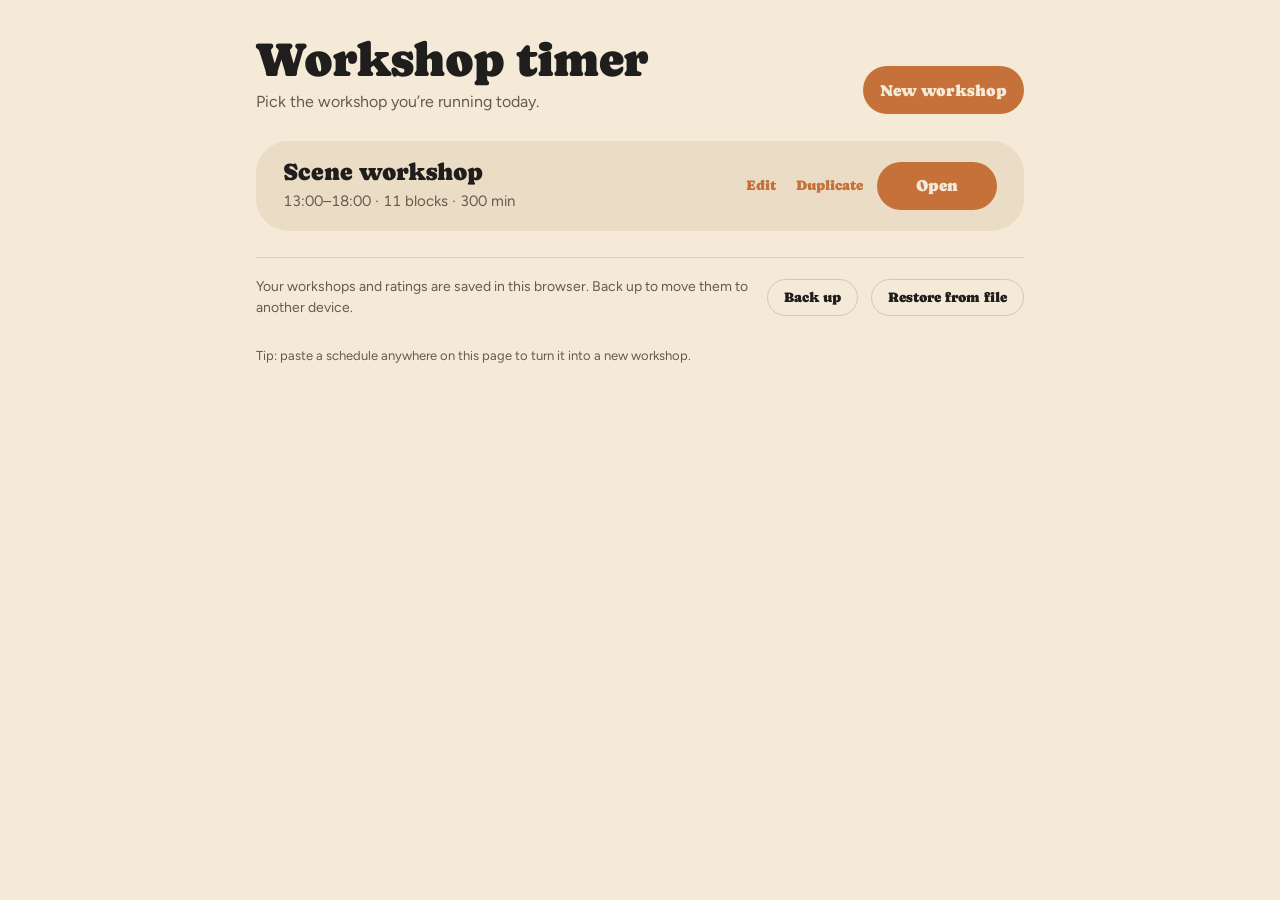
==== index.html @ fafd8872 "Workshop timer: standalone app with table editor, energy curve and backup Plain HTML/CSS/JS (Preact " ====
<!DOCTYPE html>
<html lang="en">
<head>
<meta charset="utf-8">
<meta name="viewport" content="width=device-width, initial-scale=1">
<title>Workshop timer</title>
<meta name="description" content="A live timer for running workshop schedules, with room-energy ratings and an energy curve.">
<link rel="stylesheet" href="organic.css">
<link rel="stylesheet" href="app.css">
</head>
<body>
<div id="app"></div>
<noscript>This timer needs JavaScript switched on.</noscript>
<script type="module" src="app.js"></script>
</body>
</html>
---- organic.css ----
/* Organic — design-system tokens and component classes. This file is the source of truth for the system's look; retune it here and see readme.md. */
@import url('https://fonts.googleapis.com/css2?family=Caprasimo:wght@400&family=Figtree:wght@400;600;700&display=swap');

:root {
  --color-bg: #f5ead8;
  --color-surface: #ebddc5;
  --color-text: #201e1d;
  --color-accent: #c67139;
  --color-accent-2: #7a8a5e;
  --color-divider: color-mix(in srgb, #201e1d 16%, transparent);

  /* Tonal ramps — generated in OKLCH on one shared lightness scale, so the
     same step of any role matches the others in visual value. */
  --color-neutral-100: #f9f4ed;
  --color-neutral-200: #eee7db;
  --color-neutral-300: #dcd3c4;
  --color-neutral-400: #c0b6a5;
  --color-neutral-500: #a19786;
  --color-neutral-600: #82796a;
  --color-neutral-700: #645c50;
  --color-neutral-800: #474238;
  --color-neutral-900: #2e2b25;

  --color-accent-100: #fff2eb;
  --color-accent-200: #ffe1d0;
  --color-accent-300: #ffc6a5;
  --color-accent-400: #f6a06b;
  --color-accent-500: #d67f48;
  --color-accent-600: #b2622d;
  --color-accent-700: #8c491a;
  --color-accent-800: #643312;
  --color-accent-900: #402310;

  --color-accent-2-100: #f0fae1;
  --color-accent-2-200: #e1eecc;
  --color-accent-2-300: #ccdbb2;
  --color-accent-2-400: #aebf92;
  --color-accent-2-500: #8fa073;
  --color-accent-2-600: #728157;
  --color-accent-2-700: #56633f;
  --color-accent-2-800: #3d472b;
  --color-accent-2-900: #272e1b;

  --font-heading: "Caprasimo", system-ui, sans-serif;
  --font-heading-weight: 400;
  --font-body: "Figtree", system-ui, sans-serif;

  --space-1: 4.4px;
  --space-2: 8.8px;
  --space-3: 13.2px;
  --space-4: 17.6px;
  --space-6: 26.4px;
  --space-8: 35.2px;

  --radius-sm: 8px;
  --radius-md: 16px;
  --radius-lg: 28px;

  /* Elevation — derived from the ground: soft ink-tinted shadows on a
     light theme, a hairline edge + ambient darkness on a dark one. */
  --shadow-sm: 0 1px 2px color-mix(in srgb, #2e2b25 14%, transparent);
  --shadow-md: 0 3px 10px color-mix(in srgb, #2e2b25 16%, transparent);
  --shadow-lg: 0 12px 32px color-mix(in srgb, #2e2b25 22%, transparent);
}

body {
  background: var(--color-bg);
  color: var(--color-text);
  font-family: var(--font-body);
}
h1, h2, h3, h4 { font-family: var(--font-heading); font-weight: var(--font-heading-weight); }

.washed{filter:saturate(0.6) contrast(0.85) brightness(1.1) opacity(0.94)}

/* ══════════════════════════════════════════════════════════════════════════
   Components — built with the tokens above. Plain CSS
   on plain HTML: no JavaScript, no build step. Each class is documented in
   readme.md and demonstrated in foundations/ and components/.
   ══════════════════════════════════════════════════════════════════════ */

*, *::before, *::after { box-sizing: border-box; }
body { margin: 0; font-size: 15px; line-height: 1.55; font-weight: 400; }
h1, h2, h3, h4, h5, h6 {
  font-family: var(--font-heading); font-weight: var(--font-heading-weight);
  line-height: 1.12; letter-spacing: -0.015em; margin: 0 0 var(--space-2);
}
h1 { font-size: 42px; }
h2 { font-size: 32px; }
h3 { font-size: 25px; }
h4 { font-size: 20px; }
h5 { font-size: 16px; }
h6 { font-size: 13px; }
h6 { letter-spacing: 0.08em; text-transform: uppercase; }
p { margin: 0 0 var(--space-3); }
a { color: var(--color-accent); text-underline-offset: 3px; }
img { display: block; max-width: 100%; }
figure { margin: 0; }
figcaption {
  font-size: 11px; margin-top: var(--space-1);
  color: color-mix(in srgb, var(--color-text) 55%, transparent);
}
.text-muted { color: color-mix(in srgb, var(--color-text) 55%, transparent); }
:focus { outline: none; }
:focus-visible { outline: 2px solid var(--color-accent); outline-offset: 2px; }
::selection { background: color-mix(in srgb, var(--color-accent) 30%, transparent); }

/* — rules — */
.hr {
  height: 1px; border: 0; margin: var(--space-4) 0;
  background: var(--color-divider);
}

/* — buttons — */
.btn {
  display: inline-flex; align-items: center; justify-content: center; gap: 6px;
  cursor: pointer; text-decoration: none;
  font-family: var(--font-heading); font-weight: var(--font-heading-weight);
  font-size: 14px; line-height: 1.2; color: var(--color-text); /* matches the .input's 14px —
     the pair sits side by side in sign-up rows */
  background: transparent; border: 1px solid transparent;
  padding: var(--space-2) calc(var(--space-3) * 1.2);
  border-radius: var(--radius-md);
}
.btn svg { display: block; }
.btn:disabled { opacity: 0.45; cursor: not-allowed; }
.btn-primary { background: var(--color-accent); color: var(--color-bg); }
.btn-primary:hover { background: var(--color-accent-600); }
.btn-primary:active { background: var(--color-accent-700); }
.btn-secondary { border-color: var(--color-divider); }
.btn-secondary:hover { background: color-mix(in srgb, var(--color-text) 7%, transparent); }
.btn-secondary:active { background: color-mix(in srgb, var(--color-text) 14%, transparent); }
.btn-ghost { color: var(--color-accent); padding-inline: var(--space-1); }
.btn-ghost:hover { background: color-mix(in srgb, var(--color-accent) 10%, transparent); }
.btn-ghost:active { background: color-mix(in srgb, var(--color-accent) 18%, transparent); }
.btn-icon { width: 36px; height: 36px; padding: 0; }
.btn-block { width: 100%; margin-top: var(--space-2); }

/* — forms — */
.field > label {
  display: block; font-size: 12px; margin-bottom: 5px;
  color: color-mix(in srgb, var(--color-text) 70%, transparent);
}
.input {
  width: 100%; min-height: 36px; padding: 6px 10px; font: inherit;
  font-size: 14px; color: var(--color-text); caret-color: var(--color-accent);
  background: var(--color-surface);
  border: 1px solid var(--color-divider); border-radius: var(--radius-md);
}
.input:hover { border-color: color-mix(in srgb, var(--color-text) 45%, transparent); }
.input:focus-visible { border-color: var(--color-accent); outline-offset: 0; }
textarea.input { min-height: 90px; resize: vertical; }
.radio { display: inline-flex; align-items: center; gap: 8px; cursor: pointer; font-size: 14px; }
.radio input, .seg-opt input {
  position: absolute; opacity: 0; width: 0; height: 0; pointer-events: none;
}
.radio .dot {
  width: 16px; height: 16px; flex: none; border-radius: 50%;
  border: 1.5px solid var(--color-divider);
}
.radio:hover .dot { border-color: var(--color-accent); }
.radio input:checked + .dot {
  border-color: var(--color-accent); background: var(--color-accent);
  box-shadow: inset 0 0 0 4px var(--color-bg);
}
.radio input:focus-visible + .dot { outline: 2px solid var(--color-accent); outline-offset: 2px; }
.seg {
  display: inline-flex; overflow: hidden;
  border: 1px solid var(--color-divider); border-radius: var(--radius-md);
}
.seg-opt {
  display: inline-flex; align-items: center; gap: 6px;
  padding: 7px 12px; font-size: 13px; cursor: pointer;
}
.seg-opt + .seg-opt { border-left: 1px solid var(--color-divider); }
.seg-opt:has(input:checked) { background: var(--color-accent); color: var(--color-bg); }
.seg-opt:not(:has(input:checked)):hover { background: color-mix(in srgb, var(--color-text) 7%, transparent); }
.seg-opt:has(input:focus-visible) { outline: 2px solid var(--color-accent); outline-offset: -2px; }

/* — cards — */
.card {
  display: flex; flex-direction: column; gap: var(--space-2);
  padding: var(--space-3); border-radius: var(--radius-md); background: var(--color-surface);
}
.card-kicker { font-size: 10px; letter-spacing: 0.1em; text-transform: uppercase; color: var(--color-accent); }
.card-title {
  font-family: var(--font-heading); font-weight: var(--font-heading-weight);
  font-size: 17px; line-height: 1.2;
}
.card-body { margin: 0; font-size: 13px; opacity: 0.8; flex: 1; }
.card-meta {
  display: flex; align-items: center; gap: 6px; font-size: 11px;
  color: color-mix(in srgb, var(--color-text) 50%, transparent);
}
.elev-sm { box-shadow: var(--shadow-sm); }
.elev-md { box-shadow: var(--shadow-md); }
.elev-lg { box-shadow: var(--shadow-lg); }

/* — tags — */
.tag {
  display: inline-flex; align-items: center; font-size: 11px;
  letter-spacing: 0.02em; padding: 3px 10px;
  border-radius: calc(var(--radius-md) * 0.75);
}
.tag-accent { background: var(--color-accent-100); color: var(--color-accent-800); }
.tag-accent-2 { background: var(--color-accent-2-100); color: var(--color-accent-2-800); }
.tag-neutral { background: var(--color-neutral-100); color: var(--color-neutral-800); }
.tag-outline { border: 1px solid var(--color-accent); color: var(--color-accent); }

/* — navigation — */
.nav {
  display: flex; align-items: center; gap: var(--space-4);
  padding: var(--space-3) var(--space-4);
  border-bottom: none;
}
.nav-brand {
  font-family: var(--font-heading); font-weight: var(--font-heading-weight);
  font-size: 18px; margin-right: auto;
}
.nav a { color: inherit; text-decoration: none; font-size: 14px; }
.nav a:hover, .nav a[aria-current='page'] { color: var(--color-accent); }

/* — tables — */
.table { width: 100%; border-collapse: collapse; font-size: 14px; }
.table th {
  text-align: left; font-size: 11px; letter-spacing: 0.08em; text-transform: uppercase;
  color: color-mix(in srgb, var(--color-text) 60%, transparent);
  padding: var(--space-2); border-bottom: 1px solid var(--color-divider);
}
.table td {
  padding: var(--space-2);
  border-bottom: 1px solid color-mix(in srgb, var(--color-text) 8%, transparent);
}
.table tbody tr:hover { background: color-mix(in srgb, var(--color-text) 4%, transparent); }

/* — dialog — */
.dialog-backdrop {
  position: fixed; inset: 0; display: grid; place-items: center;
  padding: var(--space-4);
  background: color-mix(in srgb, var(--color-neutral-900) 50%, transparent);
}
.dialog {
  width: min(440px, 100%); display: flex; flex-direction: column; gap: var(--space-3);
  padding: var(--space-4); border-radius: var(--radius-lg);
  background: var(--color-surface); box-shadow: var(--shadow-lg);
}
.dialog-title {
  font-family: var(--font-heading); font-weight: var(--font-heading-weight);
  font-size: 20px;
}
.dialog-body { font-size: 14px; opacity: 0.85; }
.dialog-actions { display: flex; justify-content: flex-end; gap: var(--space-2); margin-top: var(--space-2); }

/* — rounded frame: everything softens, small controls go pill — */
.card, .dialog { border-radius: calc(var(--radius-lg) * 1.15); }
.btn, .tag, .seg, .input { border-radius: 999px; }
.input { padding-inline: 14px; }
---- app.css ----
/* App-specific styles. Colours, fonts and spacing come from organic.css. */
body { margin: 0; background: var(--color-bg); color: var(--color-text); font-family: var(--font-body); }
a { color: var(--color-accent-700); } a:hover { color: var(--color-accent-800); }
button { font: inherit; }

.label { font-size: 13px; letter-spacing: 0.04em; text-transform: uppercase; color: var(--color-neutral-700); }
.muted { color: var(--color-neutral-700); }
.row-btn { all: unset; box-sizing: border-box; display: grid; grid-template-columns: 96px minmax(0, 1fr) auto; gap: var(--space-3); align-items: center; padding: var(--space-3) var(--space-4); border-radius: var(--radius-lg); }
.row-btn:hover { background: var(--color-surface); }
.row-btn:focus-visible { outline: 2px solid var(--color-accent); outline-offset: 2px; }
.vibe-btn { flex: 1 1 0; min-width: 60px; height: 58px; border-radius: var(--radius-lg); border: 2px solid; font-weight: 600; cursor: pointer; display: flex; flex-direction: column; align-items: center; justify-content: center; gap: 2px; line-height: 1.1; }
.vibe-btn:focus-visible { outline: 2px solid var(--color-accent); outline-offset: 2px; }

/* Table editor */
.sched-table { width: 100%; border-collapse: collapse; font-size: 14px; }
.sched-table th { text-align: left; font-size: 11px; letter-spacing: 0.08em; text-transform: uppercase; color: var(--color-neutral-700); padding: 6px 4px; font-weight: 600; }
.sched-table td { padding: 4px; vertical-align: middle; }
.sched-table .input { min-height: 38px; height: 38px; font-size: 14px; background: var(--color-neutral-100); }
.sched-table .time-cell { font-variant-numeric: tabular-nums; color: var(--color-neutral-700); white-space: nowrap; width: 52px; }
.sched-table .min-cell { width: 76px; }
.sched-table .act-cell { width: 1%; white-space: nowrap; }
.icon-btn { width: 36px; height: 36px; border-radius: 999px; border: 0; background: transparent; color: var(--color-accent-700); cursor: pointer; font-size: 16px; line-height: 1; }
.icon-btn:hover { background: color-mix(in srgb, var(--color-accent) 12%, transparent); }
.icon-btn:disabled { opacity: 0.3; cursor: default; background: transparent; }
.tabs { display: inline-flex; gap: 4px; padding: 4px; border-radius: 999px; background: var(--color-neutral-200); }
.tabs button { border: 0; height: 36px; padding: 0 16px; border-radius: 999px; background: transparent; cursor: pointer; font-weight: 600; color: var(--color-neutral-800); }
.tabs button[aria-selected="true"] { background: var(--color-bg); color: var(--color-text); box-shadow: var(--shadow-sm); }

@media (max-width: 640px) {
  .sched-table thead { display: none; }
  .sched-table tr { display: grid; grid-template-columns: 52px 76px minmax(0, 1fr); gap: 4px; padding: 8px 0; border-bottom: 1px solid var(--color-neutral-300); }
  .sched-table td { padding: 0; }
  .sched-table .note-cell { grid-column: 1 / -1; }
  .sched-table .act-cell { grid-column: 1 / -1; display: flex; justify-content: flex-end; }
}
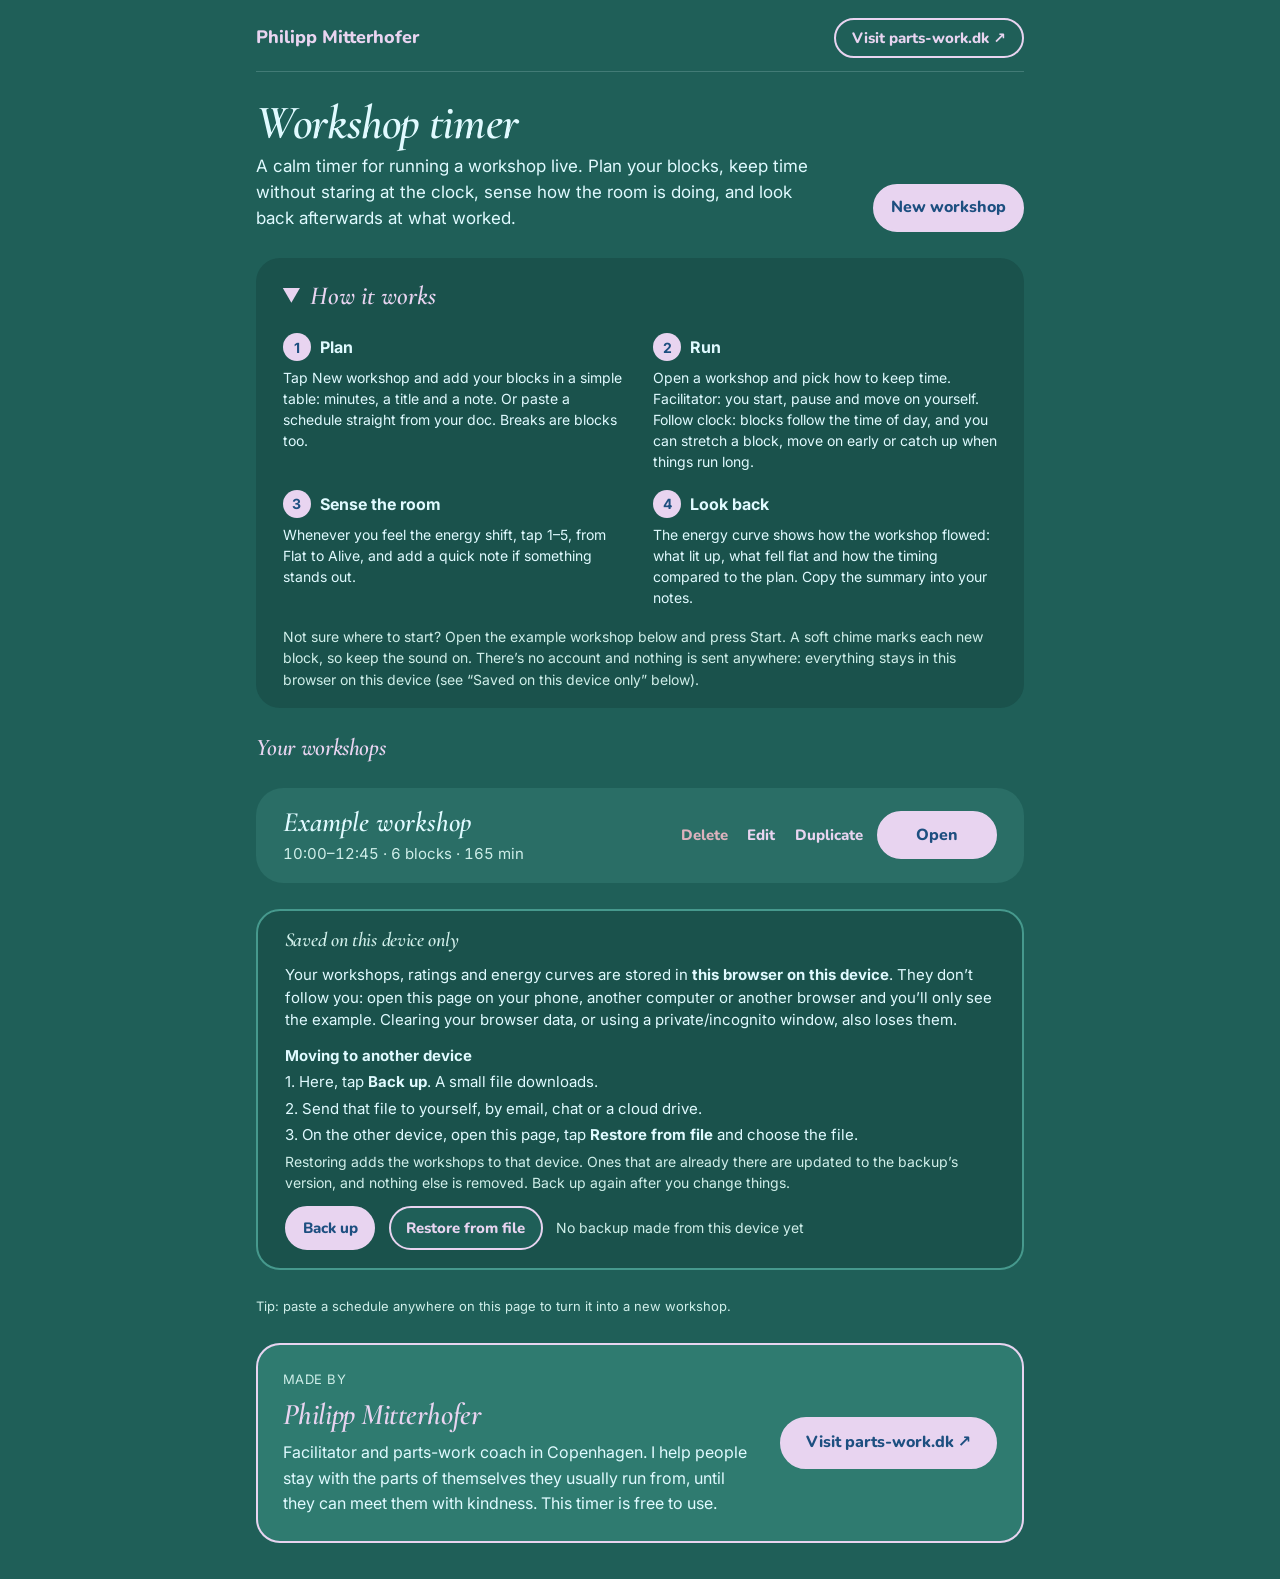
==== commit d57945a4: "Match parts-work.dk look and link to the website Dark teal theme with lilac accent, Cormorant Garamo" ====
--- a/index.html
+++ b/index.html
@@ -4,8 +4,10 @@
 <meta charset="utf-8">
 <meta name="viewport" content="width=device-width, initial-scale=1">
 <title>Workshop timer</title>
-<meta name="description" content="A live timer for running workshop schedules, with room-energy ratings and an energy curve.">
-<link rel="stylesheet" href="organic.css">
+<meta name="description" content="A free live timer for running workshop schedules, with room-energy ratings and an energy curve. By Philipp Mitterhofer, parts-work.dk.">
+<meta name="theme-color" content="#1f5f58">
+<link rel="icon" href="favicon.svg" type="image/svg+xml">
+<link rel="stylesheet" href="theme.css">
 <link rel="stylesheet" href="app.css">
 </head>
 <body>
--- a/theme.css
+++ b/theme.css
@@ -0,0 +1,263 @@
+/* Theme matched to parts-work.dk: dark teal ground, lilac accent, Cormorant Garamond / Nunito / Inter.
+   Change the colours here; app.css and app.js only use these variables. */
+@import url('https://fonts.googleapis.com/css2?family=Nunito:wght@700;800&family=Cormorant+Garamond:ital,wght@1,500;1,600&family=Inter:wght@400;500;600;700&display=swap');
+
+:root {
+  /* parts-work.dk palette */
+  --pw-ground: #1f5f58; --pw-band: #2f7b70; --pw-raised: #2a6e66; --pw-sunk: #1a524c;
+  --pw-brand: #46998d; --pw-lilac: #e8d4f0; --pw-cyan: #e0faff; --pw-soft: #cfeee9;
+  --pw-ink: #1d4f80; --pw-ochre: #d4a33a; --pw-rose: #dcb2bd;
+
+  --color-bg: var(--pw-ground);
+  --color-surface: var(--pw-raised);
+  --color-text: var(--pw-cyan);
+  --color-accent: var(--pw-lilac);
+  --color-on-accent: var(--pw-ink);
+  --color-accent-2: #5fb3a5;
+  --color-divider: rgba(224, 250, 255, 0.18);
+
+  /* "Ramps" for a dark ground: low steps are dark tints for fills, high steps are light colours for text */
+  --color-neutral-100: var(--pw-sunk);
+  --color-neutral-200: #174a44;
+  --color-neutral-300: #3f8279;
+  --color-neutral-400: #5c958d;
+  --color-neutral-500: #85b3ac;
+  --color-neutral-600: #a9cfc9;
+  --color-neutral-700: var(--pw-soft);
+  --color-neutral-800: var(--pw-cyan);
+  --color-neutral-900: #0b2622;
+
+  --color-accent-100: #36586e;
+  --color-accent-200: #4a6a80;
+  --color-accent-300: #b9a6c6;
+  --color-accent-400: #d6c2e2;
+  --color-accent-500: var(--pw-lilac);
+  --color-accent-600: var(--pw-cyan);
+  --color-accent-700: var(--pw-rose);
+  --color-accent-800: var(--pw-lilac);
+  --color-accent-900: #ffffff;
+
+  --color-accent-2-100: var(--pw-sunk);
+  --color-accent-2-200: #20665d;
+  --color-accent-2-300: var(--pw-brand);
+  --color-accent-2-400: #5fb3a5;
+  --color-accent-2-500: #5fb3a5;
+  --color-accent-2-600: #86c9bd;
+  --color-accent-2-700: #b0e0d8;
+  --color-accent-2-800: var(--pw-soft);
+  --color-accent-2-900: var(--pw-cyan);
+
+  --font-heading: "Cormorant Garamond", Georgia, "Times New Roman", serif;
+  --font-heading-weight: 600;
+  --font-display: "Nunito", "Arial Rounded MT Bold", system-ui, sans-serif;
+  --font-body: "Inter", system-ui, -apple-system, "Segoe UI", sans-serif;
+
+  --space-1: 4.4px;
+  --space-2: 8.8px;
+  --space-3: 13.2px;
+  --space-4: 17.6px;
+  --space-6: 26.4px;
+  --space-8: 35.2px;
+
+  --radius-sm: 8px;
+  --radius-md: 16px;
+  --radius-lg: 24px;
+
+  --shadow-sm: 0 1px 2px rgba(0, 0, 0, 0.25);
+  --shadow-md: 0 3px 10px rgba(0, 0, 0, 0.28);
+  --shadow-lg: 0 12px 32px rgba(0, 0, 0, 0.35);
+}
+
+body {
+  background: var(--color-bg);
+  color: var(--color-text);
+  font-family: var(--font-body);
+}
+h1, h2, h3, h4 { font-family: var(--font-heading); font-weight: var(--font-heading-weight); font-style: italic; }
+
+
+/* ══════════════════════════════════════════════════════════════════════════
+   Components — built with the tokens above. Plain CSS
+   on plain HTML: no JavaScript, no build step. Each class is documented in
+   readme.md and demonstrated in foundations/ and components/.
+   ══════════════════════════════════════════════════════════════════════ */
+
+*, *::before, *::after { box-sizing: border-box; }
+body { margin: 0; font-size: 15px; line-height: 1.55; font-weight: 400; }
+h1 { color: var(--color-text); } h2 { color: var(--color-accent); }
+h1, h2, h3, h4, h5, h6 {
+  font-family: var(--font-heading); font-weight: var(--font-heading-weight);
+  line-height: 1.12; letter-spacing: -0.015em; margin: 0 0 var(--space-2);
+}
+h1 { font-size: 42px; }
+h2 { font-size: 32px; }
+h3 { font-size: 25px; }
+h4 { font-size: 20px; }
+h5 { font-size: 16px; }
+h6 { font-size: 13px; }
+h6 { letter-spacing: 0.08em; text-transform: uppercase; }
+p { margin: 0 0 var(--space-3); }
+a { color: var(--color-accent); text-underline-offset: 3px; }
+img { display: block; max-width: 100%; }
+figure { margin: 0; }
+figcaption {
+  font-size: 11px; margin-top: var(--space-1);
+  color: color-mix(in srgb, var(--color-text) 55%, transparent);
+}
+.text-muted { color: color-mix(in srgb, var(--color-text) 55%, transparent); }
+:focus { outline: none; }
+:focus-visible { outline: 2px solid var(--color-accent); outline-offset: 2px; }
+::selection { background: color-mix(in srgb, var(--color-accent) 30%, transparent); }
+
+/* — rules — */
+.hr {
+  height: 1px; border: 0; margin: var(--space-4) 0;
+  background: var(--color-divider);
+}
+
+/* — buttons — */
+.btn {
+  display: inline-flex; align-items: center; justify-content: center; gap: 6px;
+  cursor: pointer; text-decoration: none;
+  font-family: var(--font-display); font-weight: 800;
+  font-size: 15px; line-height: 1.2; color: var(--color-text); /* matches the .input's 14px —
+     the pair sits side by side in sign-up rows */
+  background: transparent; border: 1px solid transparent;
+  padding: var(--space-2) calc(var(--space-3) * 1.2);
+  border-radius: var(--radius-md);
+}
+.btn svg { display: block; }
+.btn:disabled { opacity: 0.45; cursor: not-allowed; }
+.btn-primary { background: var(--color-accent); color: var(--color-on-accent); border: 2px solid var(--color-accent); }
+.btn-primary:hover { background: var(--pw-cyan); border-color: var(--pw-cyan); }
+.btn-primary:active { background: var(--pw-soft); }
+.btn-secondary { border: 2px solid var(--color-accent); color: var(--color-accent); }
+.btn-secondary:hover { background: var(--color-accent); color: var(--color-on-accent); }
+.btn-secondary:active { background: color-mix(in srgb, var(--color-text) 14%, transparent); }
+.btn-ghost { color: var(--color-accent); padding-inline: var(--space-1); }
+.btn-ghost:hover { background: color-mix(in srgb, var(--color-accent) 10%, transparent); }
+.btn-ghost:active { background: color-mix(in srgb, var(--color-accent) 18%, transparent); }
+.btn-icon { width: 36px; height: 36px; padding: 0; }
+.btn-block { width: 100%; margin-top: var(--space-2); }
+
+/* — forms — */
+.field > label {
+  display: block; font-size: 12px; margin-bottom: 5px;
+  color: color-mix(in srgb, var(--color-text) 70%, transparent);
+}
+.input {
+  width: 100%; min-height: 36px; padding: 6px 10px; font: inherit;
+  font-size: 14px; color: var(--color-text); caret-color: var(--color-accent);
+  background: var(--color-surface);
+  border: 1px solid var(--color-divider); border-radius: var(--radius-md);
+}
+.input:hover { border-color: color-mix(in srgb, var(--color-text) 45%, transparent); }
+.input:focus-visible { border-color: var(--color-accent); outline-offset: 0; }
+textarea.input { min-height: 90px; resize: vertical; }
+.radio { display: inline-flex; align-items: center; gap: 8px; cursor: pointer; font-size: 14px; }
+.radio input, .seg-opt input {
+  position: absolute; opacity: 0; width: 0; height: 0; pointer-events: none;
+}
+.radio .dot {
+  width: 16px; height: 16px; flex: none; border-radius: 50%;
+  border: 1.5px solid var(--color-divider);
+}
+.radio:hover .dot { border-color: var(--color-accent); }
+.radio input:checked + .dot {
+  border-color: var(--color-accent); background: var(--color-accent);
+  box-shadow: inset 0 0 0 4px var(--color-bg);
+}
+.radio input:focus-visible + .dot { outline: 2px solid var(--color-accent); outline-offset: 2px; }
+.seg {
+  display: inline-flex; overflow: hidden;
+  border: 1px solid var(--color-divider); border-radius: var(--radius-md);
+}
+.seg-opt {
+  display: inline-flex; align-items: center; gap: 6px;
+  padding: 7px 12px; font-size: 13px; cursor: pointer;
+}
+.seg-opt + .seg-opt { border-left: 1px solid var(--color-divider); }
+.seg-opt:has(input:checked) { background: var(--color-accent); color: var(--color-on-accent); font-weight: 600; }
+.seg-opt:not(:has(input:checked)):hover { background: color-mix(in srgb, var(--color-text) 7%, transparent); }
+.seg-opt:has(input:focus-visible) { outline: 2px solid var(--color-accent); outline-offset: -2px; }
+
+/* — cards — */
+.card {
+  display: flex; flex-direction: column; gap: var(--space-2);
+  padding: var(--space-3); border-radius: var(--radius-md); background: var(--color-surface);
+}
+.card-kicker { font-size: 10px; letter-spacing: 0.1em; text-transform: uppercase; color: var(--color-accent); }
+.card-title {
+  font-family: var(--font-heading); font-weight: var(--font-heading-weight);
+  font-size: 17px; line-height: 1.2;
+}
+.card-body { margin: 0; font-size: 13px; opacity: 0.8; flex: 1; }
+.card-meta {
+  display: flex; align-items: center; gap: 6px; font-size: 11px;
+  color: color-mix(in srgb, var(--color-text) 50%, transparent);
+}
+.elev-sm { box-shadow: var(--shadow-sm); }
+.elev-md { box-shadow: var(--shadow-md); }
+.elev-lg { box-shadow: var(--shadow-lg); }
+
+/* — tags — */
+.tag {
+  display: inline-flex; align-items: center; font-size: 11px;
+  letter-spacing: 0.02em; padding: 3px 10px;
+  border-radius: calc(var(--radius-md) * 0.75);
+}
+.tag-accent { background: var(--color-accent-100); color: var(--color-accent-800); }
+.tag-accent-2 { background: var(--color-accent-2-100); color: var(--color-accent-2-800); }
+.tag-neutral { background: var(--color-neutral-100); color: var(--color-neutral-800); }
+.tag-outline { border: 1px solid var(--color-accent); color: var(--color-accent); }
+.tag { font-size: 12px; }
+
+/* — navigation — */
+.nav {
+  display: flex; align-items: center; gap: var(--space-4);
+  padding: var(--space-3) var(--space-4);
+  border-bottom: none;
+}
+.nav-brand {
+  font-family: var(--font-display); font-weight: 800; color: var(--color-accent);
+  font-size: 18px; margin-right: auto;
+}
+.nav a { color: inherit; text-decoration: none; font-size: 14px; }
+.nav a:hover, .nav a[aria-current='page'] { color: var(--color-accent); }
+
+/* — tables — */
+.table { width: 100%; border-collapse: collapse; font-size: 14px; }
+.table th {
+  text-align: left; font-size: 11px; letter-spacing: 0.08em; text-transform: uppercase;
+  color: color-mix(in srgb, var(--color-text) 60%, transparent);
+  padding: var(--space-2); border-bottom: 1px solid var(--color-divider);
+}
+.table td {
+  padding: var(--space-2);
+  border-bottom: 1px solid color-mix(in srgb, var(--color-text) 8%, transparent);
+}
+.table tbody tr:hover { background: color-mix(in srgb, var(--color-text) 4%, transparent); }
+
+/* — dialog — */
+.dialog-backdrop {
+  position: fixed; inset: 0; display: grid; place-items: center;
+  padding: var(--space-4);
+  background: rgba(8, 30, 27, 0.72);
+}
+.dialog {
+  width: min(440px, 100%); display: flex; flex-direction: column; gap: var(--space-3);
+  padding: var(--space-4); border-radius: var(--radius-lg);
+  background: var(--color-surface); box-shadow: var(--shadow-lg);
+}
+.dialog-title {
+  font-family: var(--font-heading); font-weight: var(--font-heading-weight); font-style: italic;
+  font-size: 30px; color: var(--color-accent);
+}
+.dialog-body { font-size: 14px; opacity: 0.85; }
+.dialog-actions { display: flex; justify-content: flex-end; gap: var(--space-2); margin-top: var(--space-2); }
+
+/* — rounded frame: everything softens, small controls go pill — */
+.card, .dialog { border-radius: calc(var(--radius-lg) * 1.15); }
+.btn, .tag, .seg, .input { border-radius: 999px; }
+.input { padding-inline: 14px; }
+
--- a/app.css
+++ b/app.css
@@ -33,3 +33,8 @@
   .sched-table .note-cell { grid-column: 1 / -1; }
   .sched-table .act-cell { grid-column: 1 / -1; display: flex; justify-content: flex-end; }
 }
+
+/* Dark ground: native controls (selects, time picker) and placeholders */
+:root { color-scheme: dark; }
+.input::placeholder { color: var(--color-neutral-600); opacity: 1; }
+select.input option { background: var(--color-surface); color: var(--color-text); }
